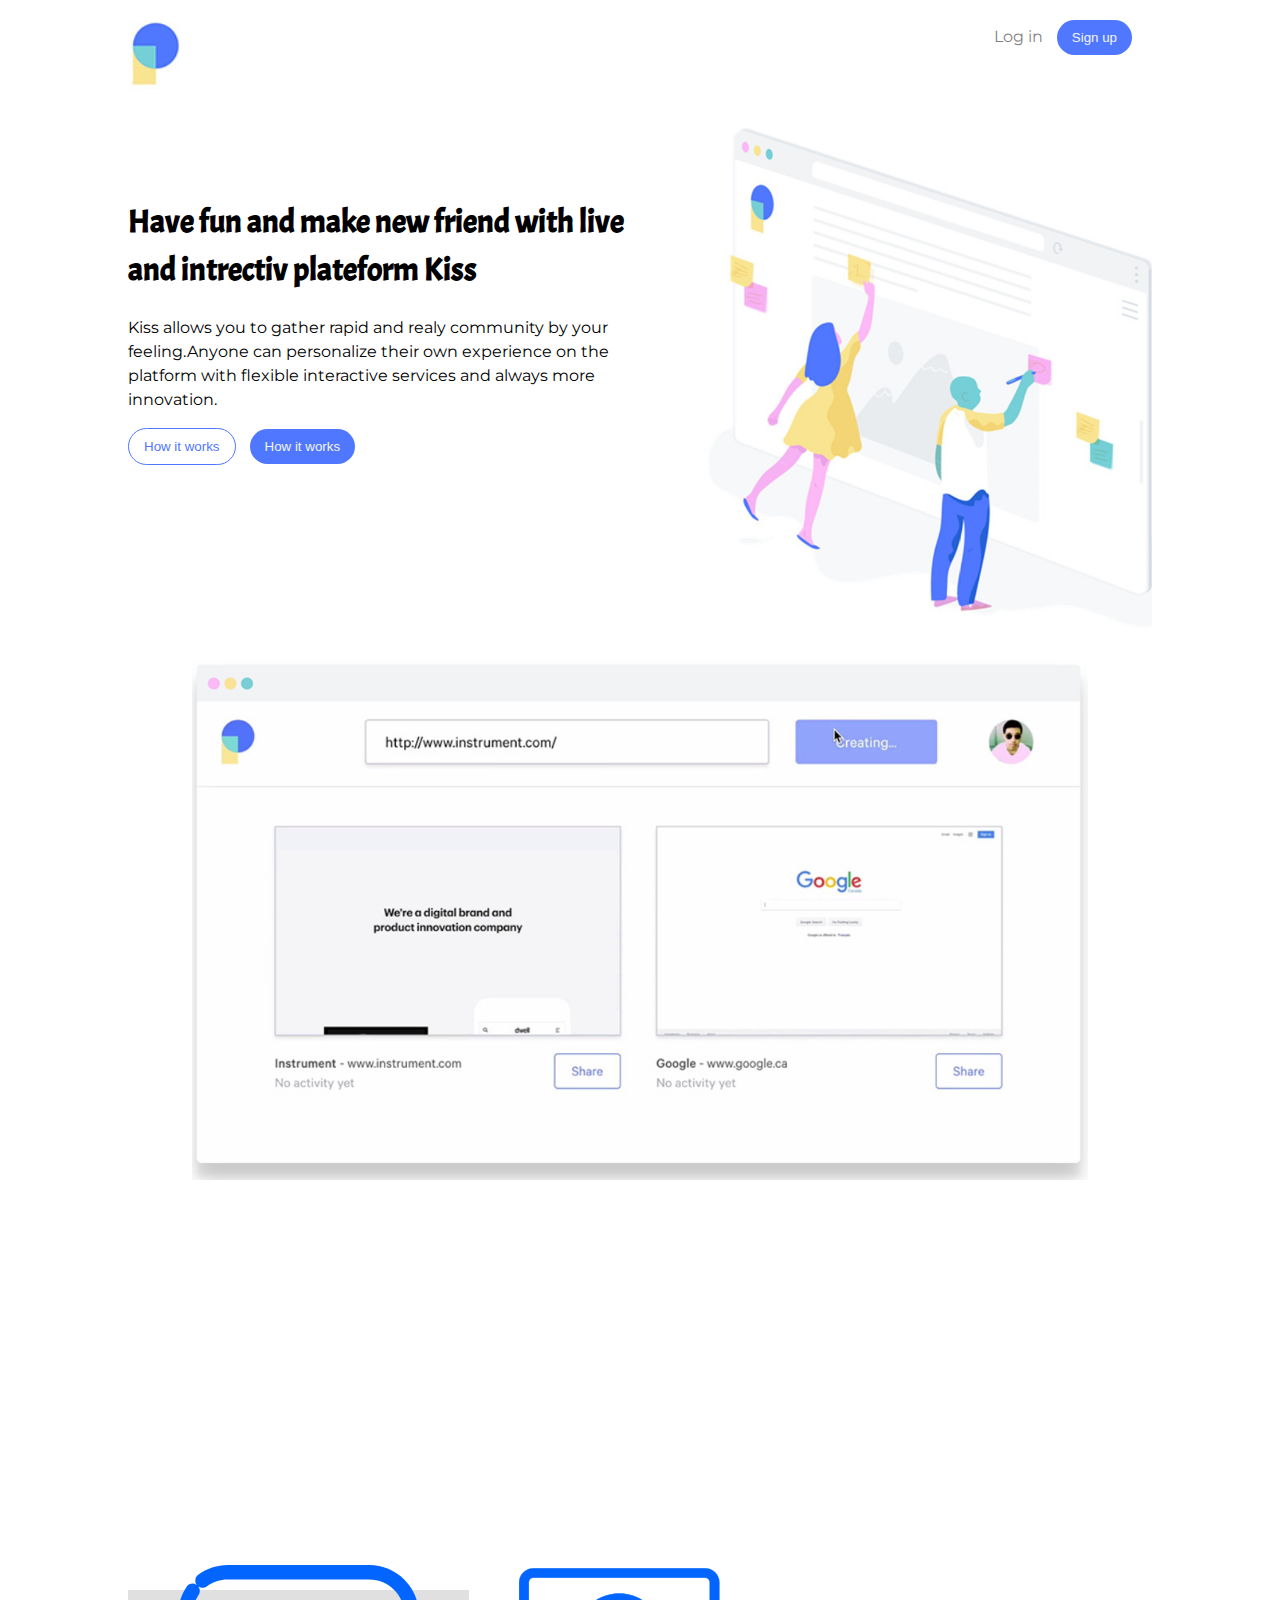
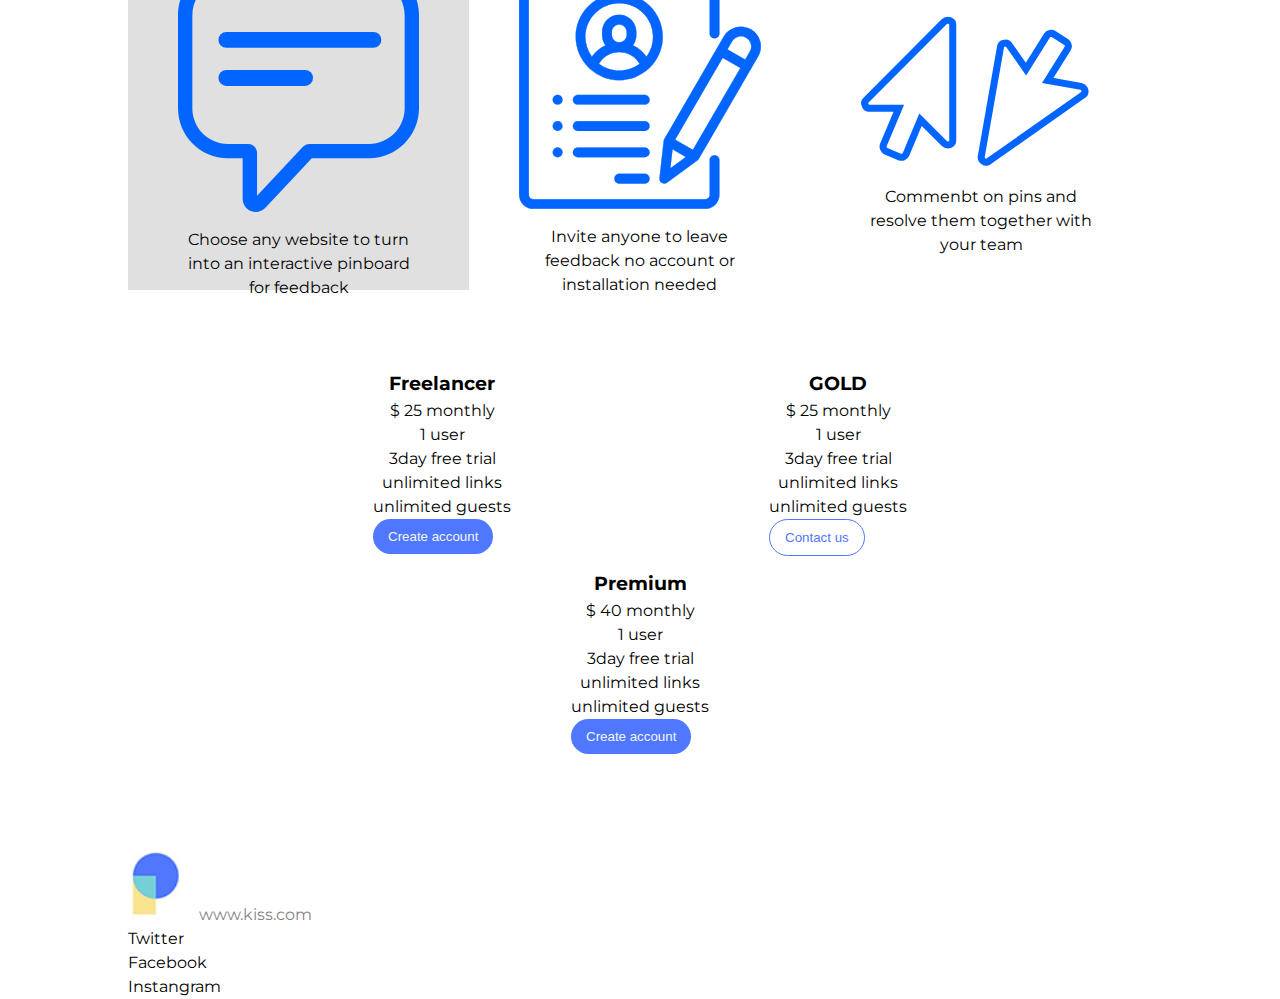
==== index.html @ a86a05aa "Pastel" ====
<!DOCTYPE html>
<html lang="en">

<head>
    <meta charset="utf-8" />
    <meta http-equiv="X-UA-Compatible" content="IE=edge">
    <title>Pastel | Home</title>
    <meta name="viewport" content="width=device-width, initial-scale=1">
    <link rel="stylesheet" type="text/css" media="screen" href="main.css" />
    <script src="main.js"></script>
</head>

<body>
    <div class="container">
        <header class="header">
            <div class="branding"><img src="img/logo.PNG" alt="Pastel"></div>
            <nav class="navbar">
                <a href="#" class="link">Log in</a>
                <button class="btn btn-bold">Sign up</button>
            </nav>
        </header>
        <section class="intro">
            <div class="intro-txt">
                <h1 class="intro-txt-title">Have fun and make new friend with live and intrectiv plateform Kiss</h1>
                <p>Kiss allows you to gather rapid and realy community by your feeling.Anyone can personalize their own
                    experience on the platform with flexible interactive services and always more innovation. </p>
                <button class="btn btn-light">How it works</button>
                <button class="btn btn-bold">How it works</button>
            </div>

        </section>
        <div class="display-desktop">

        </div>
        <div class="feature">
            <div class="feat feat1">
                <img src="/img/messenger_icon.svg" alt="">
                <p>Choose any website to turn into an interactive pinboard for feedback </p>
            </div>
            <div class="feat feat2">
                <img src="img/profiles.svg" alt="">
                <p>Invite anyone to leave feedback no account or installation needed </p>
            </div>
            <div class="feat feat3">
                <img src="img/Co-Browse.svg" alt="">
                <p>Commenbt on pins and resolve them together with your team</p>
            </div>
        </div>
        <section class="pricing">
            <div class="price price1">
                <h3>Freelancer</h3>
                <ul>
                    <li>$ 25 monthly</li>
                    <li>1 user</li>
                    <li>3day free trial</li>
                    <li>unlimited links</li>
                    <li>unlimited guests</li>
                </ul>
                <button class="btn btn-bold">Create account</button>
            </div>
            <div class="price price2">
                <h3>Premium</h3>
                <ul>
                    <li>$ 40 monthly</li>
                    <li>1 user</li>
                    <li>3day free trial</li>
                    <li>unlimited links</li>
                    <li>unlimited guests</li>
                </ul>
                <button class="btn btn-bold">Create account</button>
            </div>
            <div class="price price3">
                <h3>GOLD</h3>
                <ul>
                    <li>$ 25 monthly</li>
                    <li>1 user</li>
                    <li>3day free trial</li>
                    <li>unlimited links</li>
                    <li>unlimited guests</li>
                </ul>
                <button class="btn btn-light">Contact us</button>
            </div>
        </section>
        <footer class="footer">
            <img src="img/logo.PNG" alt="Pastel">
            <a href="#" target="_blank" class="link link-bold">www.kiss.com</a>
            <ul>
                <li>Twitter</li>
                <li>Facebook</li>
                <li>Instangram</li>
            </ul>
        </footer>
    </div>
</body>

</html>
---- main.css ----
@import url('https://fonts.googleapis.com/css?family=Acme|Montserrat');
:root{
    --btn-bg-color:#5077FF;
    --btn-fg-color:#F1F6FB;
}
/* global */
*{
    box-sizing: border-box;
}
body{
    font: 16px/1.5 'Montserrat', sans-serif; 
   padding: 0;
   margin: 0;
}
.container{
    width: 80vw;
    margin:auto;
}
ul,h3 { 
   padding: 0;
   margin: 0;
}
ul li{ 
    list-style: none;
}
button{
    border: none;
}
/* button */
.btn{
    padding: 10px 15px;
    border-radius: 30px;
    -webkit-border-radius: 30px;
    -moz-border-radius: 30px;
    -ms-border-radius: 30px;
    -o-border-radius: 30px;
}
.btn-bold{
    color:var(--btn-fg-color);
    background-color:var(--btn-bg-color);
}
.btn-light{
    color:var(--btn-bg-color);
    background-color:white;
    border: .5px solid #5077FF;
}
.link{
    opacity: .5;
    color: black;
    text-decoration: none;
    margin: 10px;
}
.intro .btn{
    margin-right: 10px;
}
.link:hover{
    opacity: 1;
    text-decoration: underline;
}
/* page section */
.header{
    overflow: hidden;
    padding-top: 20px;
}
.branding{
    float: left;
}
.navbar{
    float: right;
    padding-right: 20px;
}
.intro-txt-title{
    padding-top: 80px;
    font-family: 'Acme', sans-serif;
}
.intro{
    height: 40vw;
    background: no-repeat url('img/intro.PNG');
    background-position-x: 45vw;

    background-size: contain;
}
.intro-txt{
    width: 40vw;

}
.display-desktop{
    width: 70vw;
    height: 100vh;
    margin: 30px auto;
    background: no-repeat url('/img/Capture.PNG');
    background-attachment: scroll;
    background-origin: content-box;
    background-size: 70vw;
  
}
.feature{
    display: flex;
}
.feat{
    width: calc(100vw/3);
    padding: 50px;
    height: 300px ;
    display: flex;
    flex-direction: column;
    justify-content: center;
    align-items: center;
    text-align: center;
    transform: all 0.5s;
    -webkit-transform: all 0.5s;
    -moz-transform: all 0.5s;
    -ms-transform: all 0.5s;
    -o-transform: all 0.5s;
}
.feat1,.feat2:hover,.feat3:hover{
    background-color: rgba(100,100,100,0.2);
}
.feat1:hover{
    background-color: rgba(100,100,100,0);
}
.pricing{
    position: relative;
    display: flex;
    justify-content: center;
    height: 400px;
    margin: 80px;
}
.price{
    margin: 0 30px;
}
.price h3,.price ul{
    text-align: center;
}
.price h3{
    text-align: center;
}
.price ul{
    text-align: center;
}

.price2{
    position: relative;
    top:200px;

}
@media (max-width:520px){
    .feature, .pricing{
       flex-direction: column;
    }
}
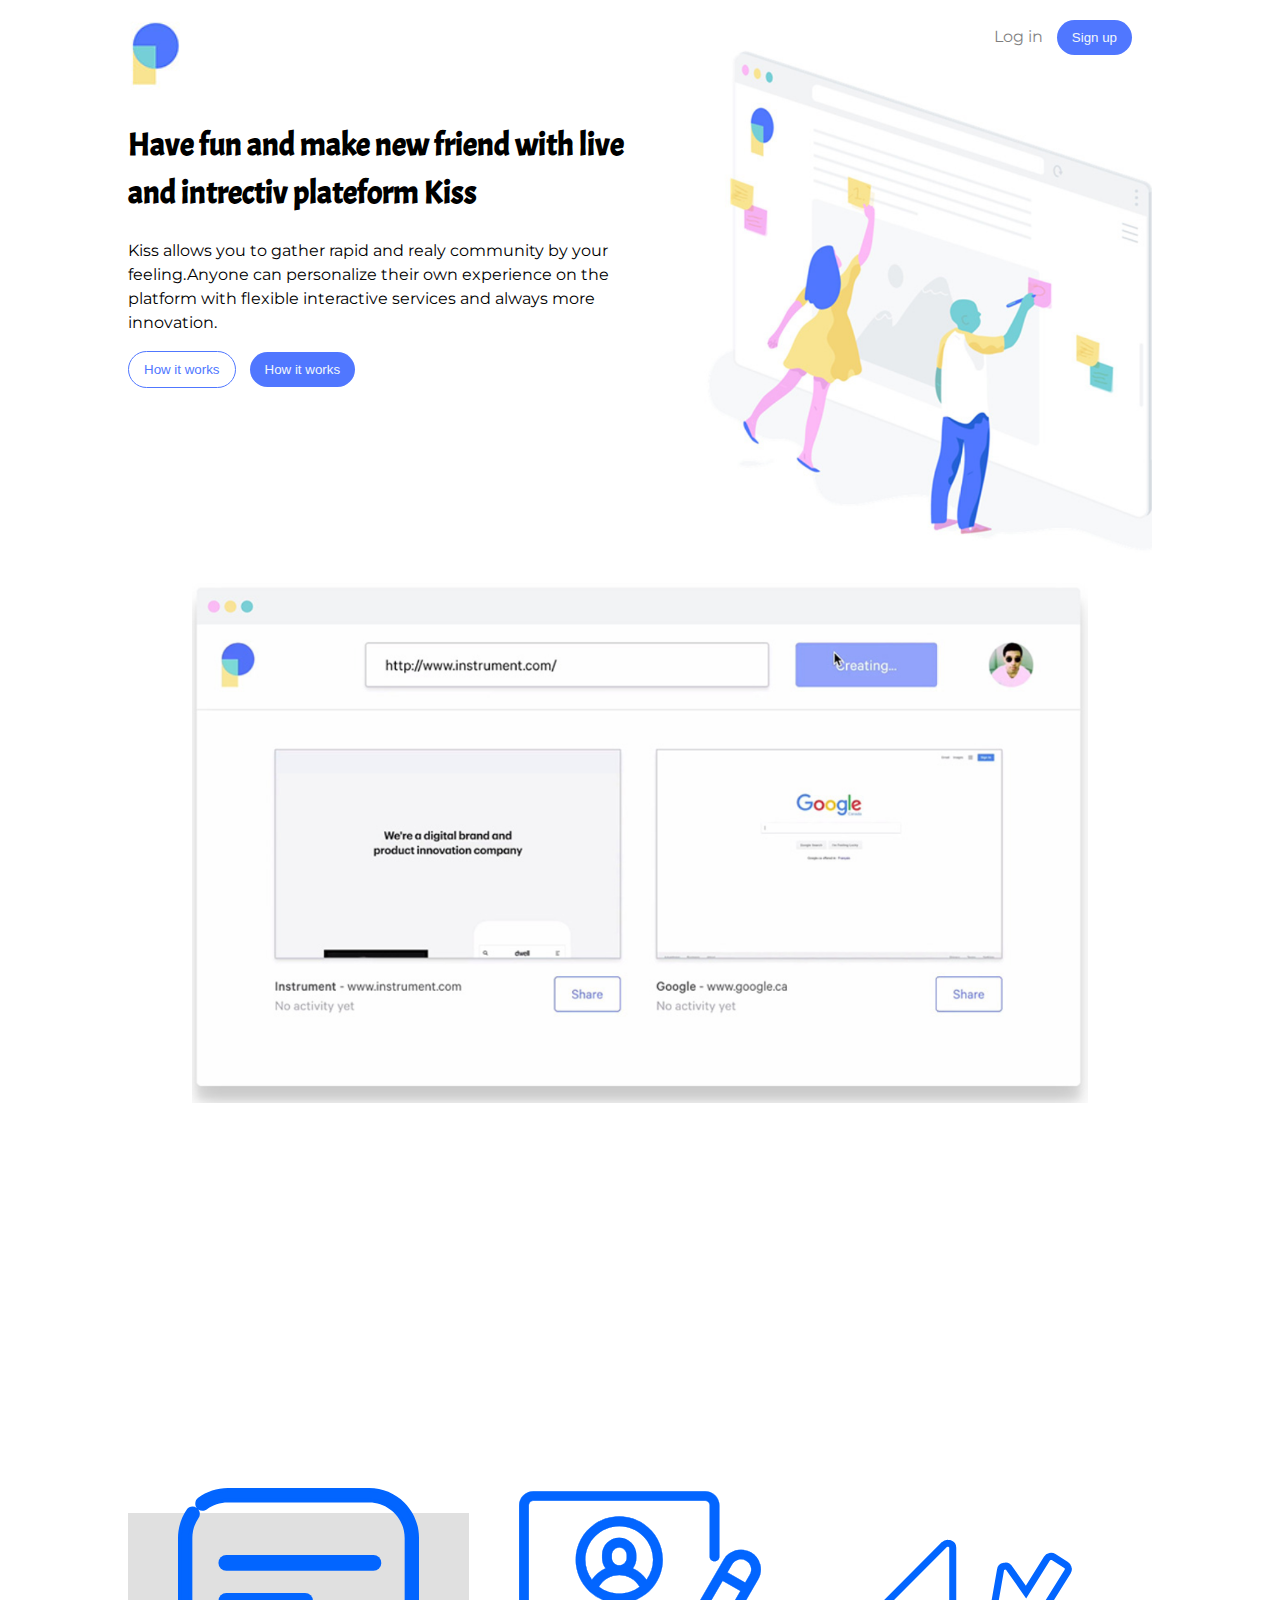
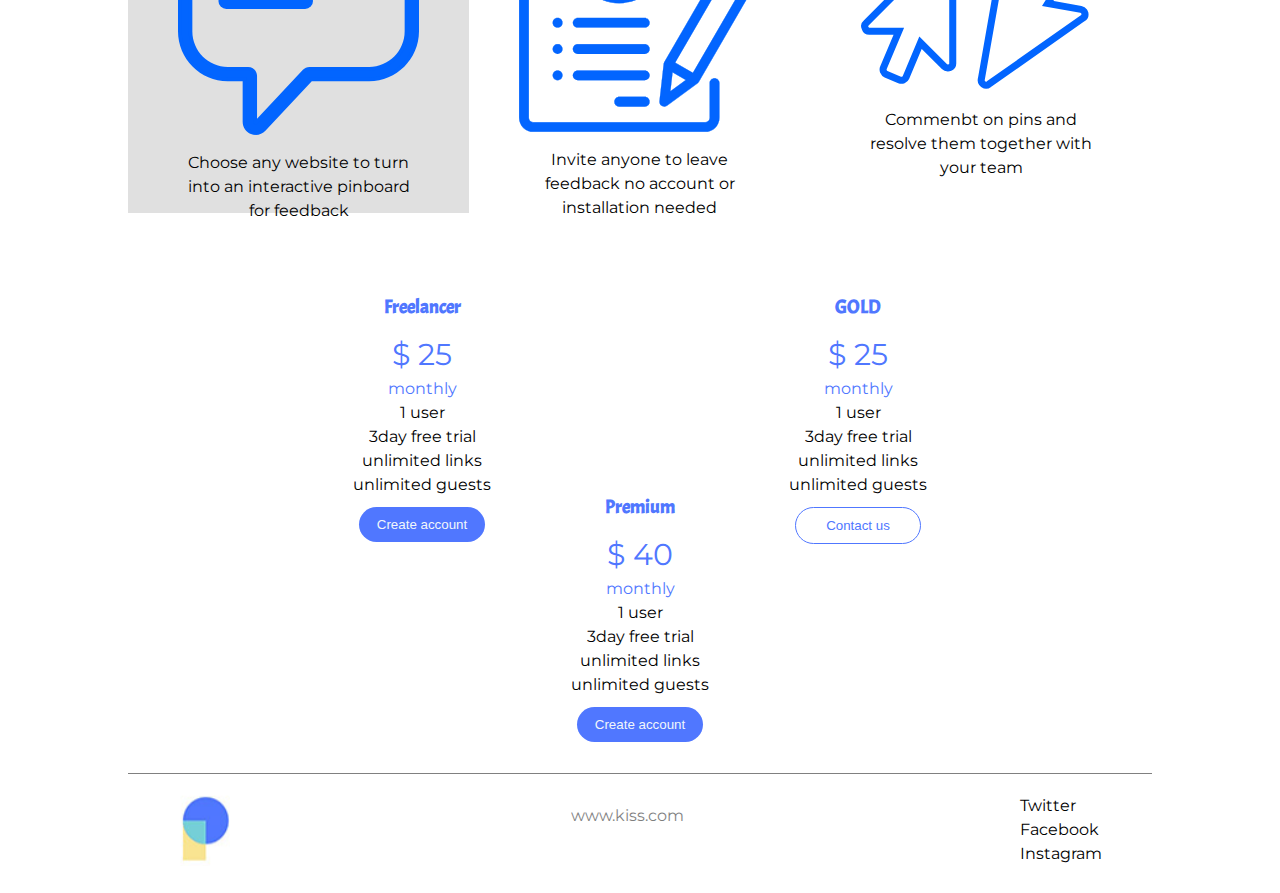
==== commit 8900d94f: "desktop ok" ====
--- a/index.html
+++ b/index.html
@@ -50,7 +50,7 @@
             <div class="price price1">
                 <h3>Freelancer</h3>
                 <ul>
-                    <li>$ 25 monthly</li>
+                    <li><span>$ 25</span> monthly</li>
                     <li>1 user</li>
                     <li>3day free trial</li>
                     <li>unlimited links</li>
@@ -61,7 +61,7 @@
             <div class="price price2">
                 <h3>Premium</h3>
                 <ul>
-                    <li>$ 40 monthly</li>
+                    <li><span>$ 40</span> monthly</li>
                     <li>1 user</li>
                     <li>3day free trial</li>
                     <li>unlimited links</li>
@@ -72,7 +72,7 @@
             <div class="price price3">
                 <h3>GOLD</h3>
                 <ul>
-                    <li>$ 25 monthly</li>
+                    <li><span>$ 25</span> monthly</li>
                     <li>1 user</li>
                     <li>3day free trial</li>
                     <li>unlimited links</li>
@@ -81,13 +81,14 @@
                 <button class="btn btn-light">Contact us</button>
             </div>
         </section>
+  
         <footer class="footer">
             <img src="img/logo.PNG" alt="Pastel">
             <a href="#" target="_blank" class="link link-bold">www.kiss.com</a>
             <ul>
                 <li>Twitter</li>
                 <li>Facebook</li>
-                <li>Instangram</li>
+                <li>Instagram</li>
             </ul>
         </footer>
     </div>
--- a/main.css
+++ b/main.css
@@ -59,7 +59,7 @@
 }
 /* page section */
 .header{
-    overflow: hidden;
+
     padding-top: 20px;
 }
 .branding{
@@ -127,15 +127,34 @@
 }
 .price{
     margin: 0 30px;
+
 }
 .price h3,.price ul{
     text-align: center;
 }
+.price h3,.price ul :first-child{
+    color: #5077FF;
+
+}
+.price ul :first-child{
+    width: 70px;
+    margin: auto;
+
+}
+.price li :only-child{
+    font-size: 30px;
+}
 .price h3{
-    text-align: center;
+    font-weight: bold;
+    font-family: 'Acme', sans-serif;
 }
 .price ul{
-    text-align: center;
+    padding: 10px;
+}
+.price button{
+    display: block;
+    width: 80%;
+    margin: auto;;
 }
 
 .price2{
@@ -143,6 +162,13 @@
     top:200px;
 
 }
+.footer{
+    display: flex;
+    justify-content: space-between;
+    padding: 20px 50px;
+    margin-top: 60px;
+    border-top: .2px solid gray;
+}
 @media (max-width:520px){
     .feature, .pricing{
        flex-direction: column;
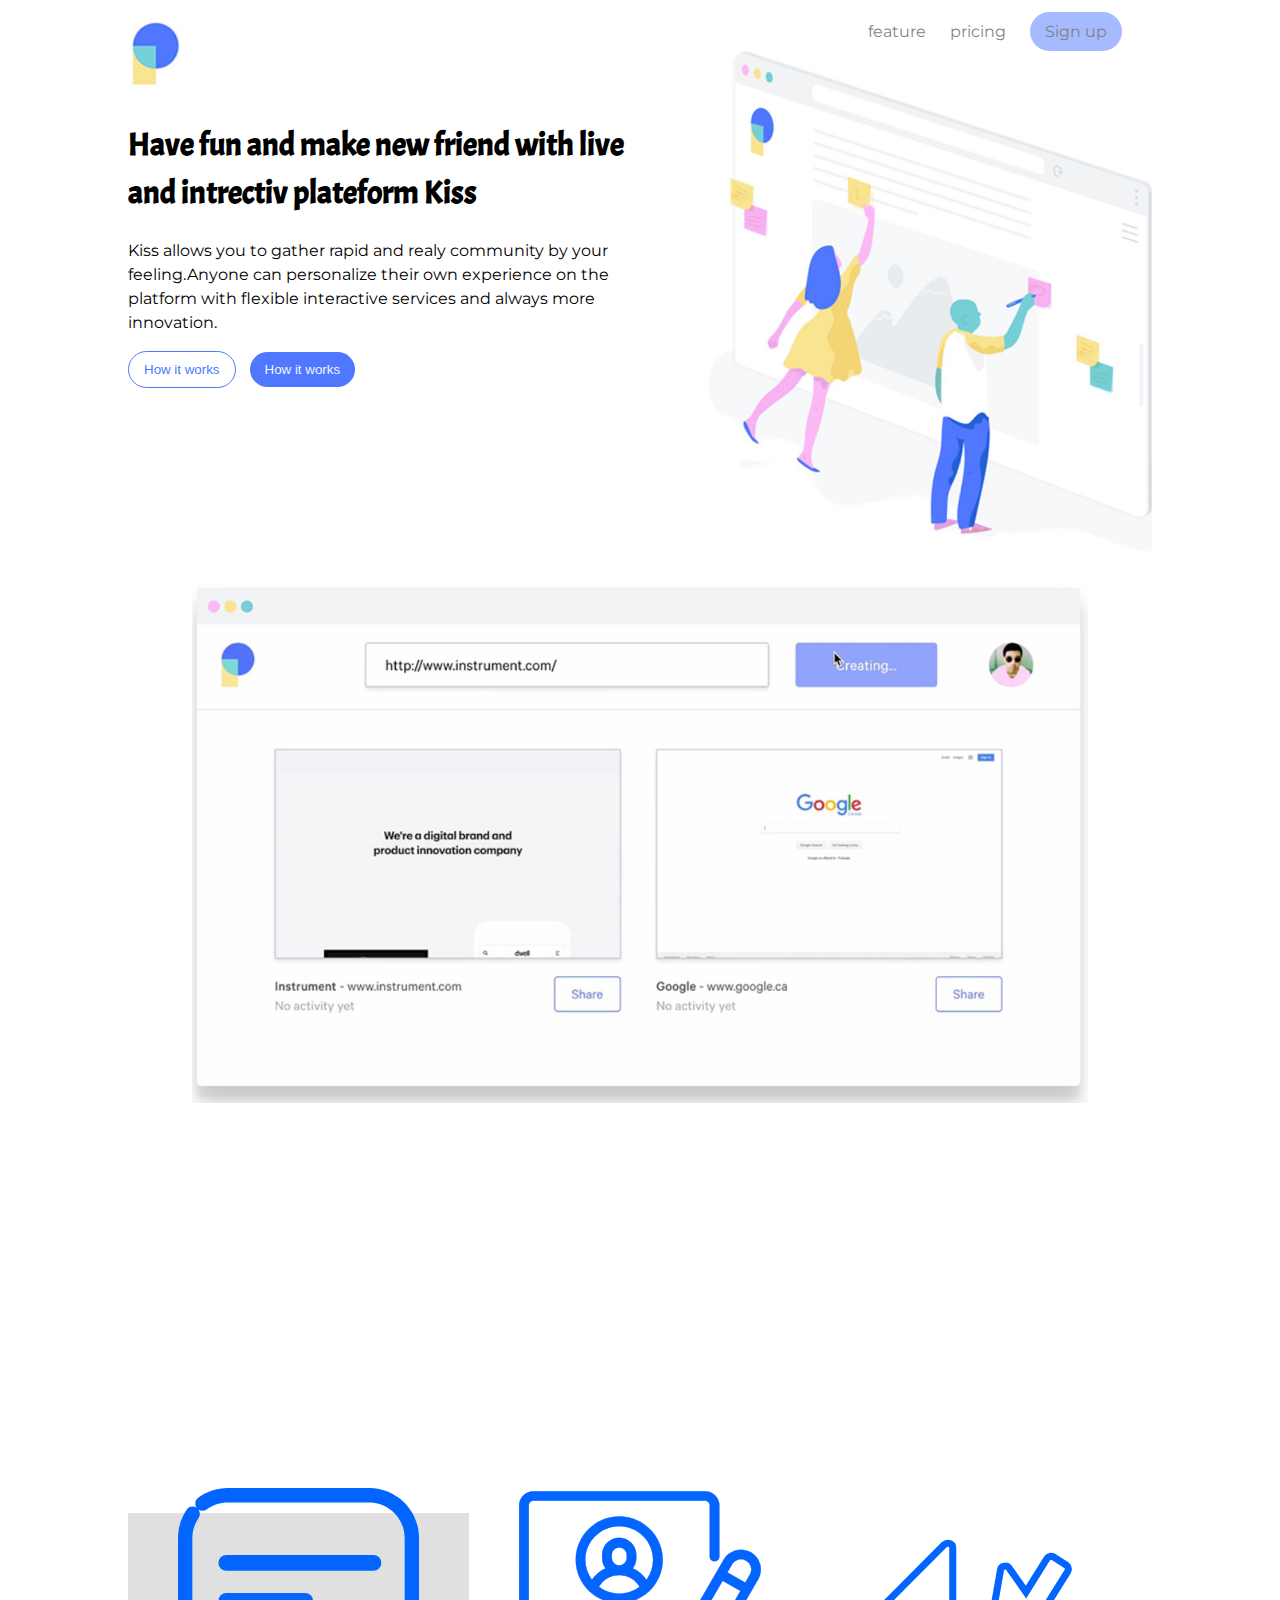
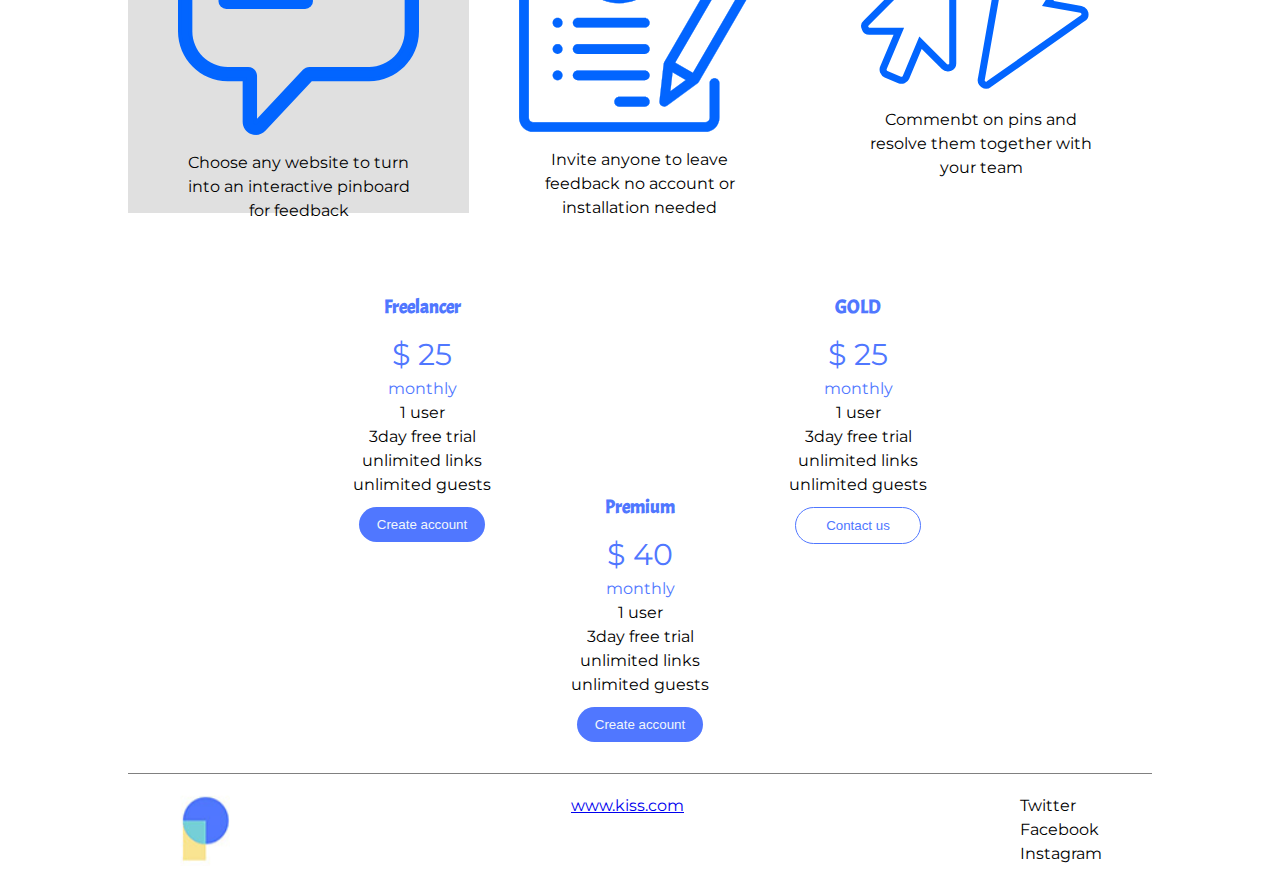
==== commit abf0fc36: "product commit" ====
--- a/index.html
+++ b/index.html
@@ -12,11 +12,12 @@
 
 <body>
     <div class="container">
-        <header class="header">
-            <div class="branding"><img src="img/logo.PNG" alt="Pastel"></div>
-            <nav class="navbar">
-                <a href="#" class="link">Log in</a>
-                <button class="btn btn-bold">Sign up</button>
+        <header class="header" id="header">
+            <div class="branding"><img src="img/logo.PNG" alt="Pastel" id="header-img"></div>
+            <nav class="navbar" id="nav-bar">
+                <a href="#feature" class="nav-link ">feature</a>
+                <a href="#pricing" class="nav-link ">pricing</a>
+                <a href="#" class="nav-link  btn btn-bold">Sign up</a>
             </nav>
         </header>
         <section class="intro">
@@ -32,7 +33,7 @@
         <div class="display-desktop">
 
         </div>
-        <div class="feature">
+        <div class="feature" id="feature" >
             <div class="feat feat1">
                 <img src="/img/messenger_icon.svg" alt="">
                 <p>Choose any website to turn into an interactive pinboard for feedback </p>
@@ -46,7 +47,7 @@
                 <p>Commenbt on pins and resolve them together with your team</p>
             </div>
         </div>
-        <section class="pricing">
+        <section class="pricing" id="pricing">
             <div class="price price1">
                 <h3>Freelancer</h3>
                 <ul>
--- a/main.css
+++ b/main.css
@@ -44,7 +44,7 @@
     background-color:white;
     border: .5px solid #5077FF;
 }
-.link{
+.nav-link{
     opacity: .5;
     color: black;
     text-decoration: none;
@@ -53,13 +53,12 @@
 .intro .btn{
     margin-right: 10px;
 }
-.link:hover{
+.nav-link:hover{
     opacity: 1;
     text-decoration: underline;
 }
 /* page section */
 .header{
-
     padding-top: 20px;
 }
 .branding{
@@ -126,7 +125,7 @@
     margin: 80px;
 }
 .price{
-    margin: 0 30px;
+    margin: 0px 30px;
 
 }
 .price h3,.price ul{
@@ -169,8 +168,66 @@
     margin-top: 60px;
     border-top: .2px solid gray;
 }
-@media (max-width:520px){
-    .feature, .pricing{
-       flex-direction: column;
-    }
-}+/*responsiv*/
+/*pc*/
+/*Phone*/
+@media (max-width:620px){
+    .intro-txt-title{
+        padding-top: 80px;
+    }
+    .intro{
+        height: 40vw;
+        background: no-repeat url('img/intro.PNG');
+        background-position-x: 45vw;
+    
+        background-size: contain;
+    }
+    .intro-txt{
+        width: 100%;
+    
+    }
+    .display-desktop{
+        width: 100%;
+        height: 500px;
+        background-origin: content-box;
+        background-size: 80vw;
+        background-position-y: 200px;
+      
+    }
+    .feature,.pricing{
+        display: block;
+     }
+     .feature * , .pricing *{
+         width: 100%;
+         margin: auto;
+         position: static;
+     }
+     .pricing,.price{
+        margin: 0 auto;
+    }
+
+    .price2{
+        position: static;
+        top:200px;
+    
+    }
+    .footer{
+        display: block;
+        margin-top:400px;
+        overflow: hidden;
+    }
+    .footer *{
+        float: left;
+    }
+    
+}
+@media (min-height:621 )and( max-width:860px){
+    .display-desktop{
+        background-position-y: 200px;
+      
+    }
+    .feat2{
+       position: absolute;
+       top: -100px;
+    }
+}
